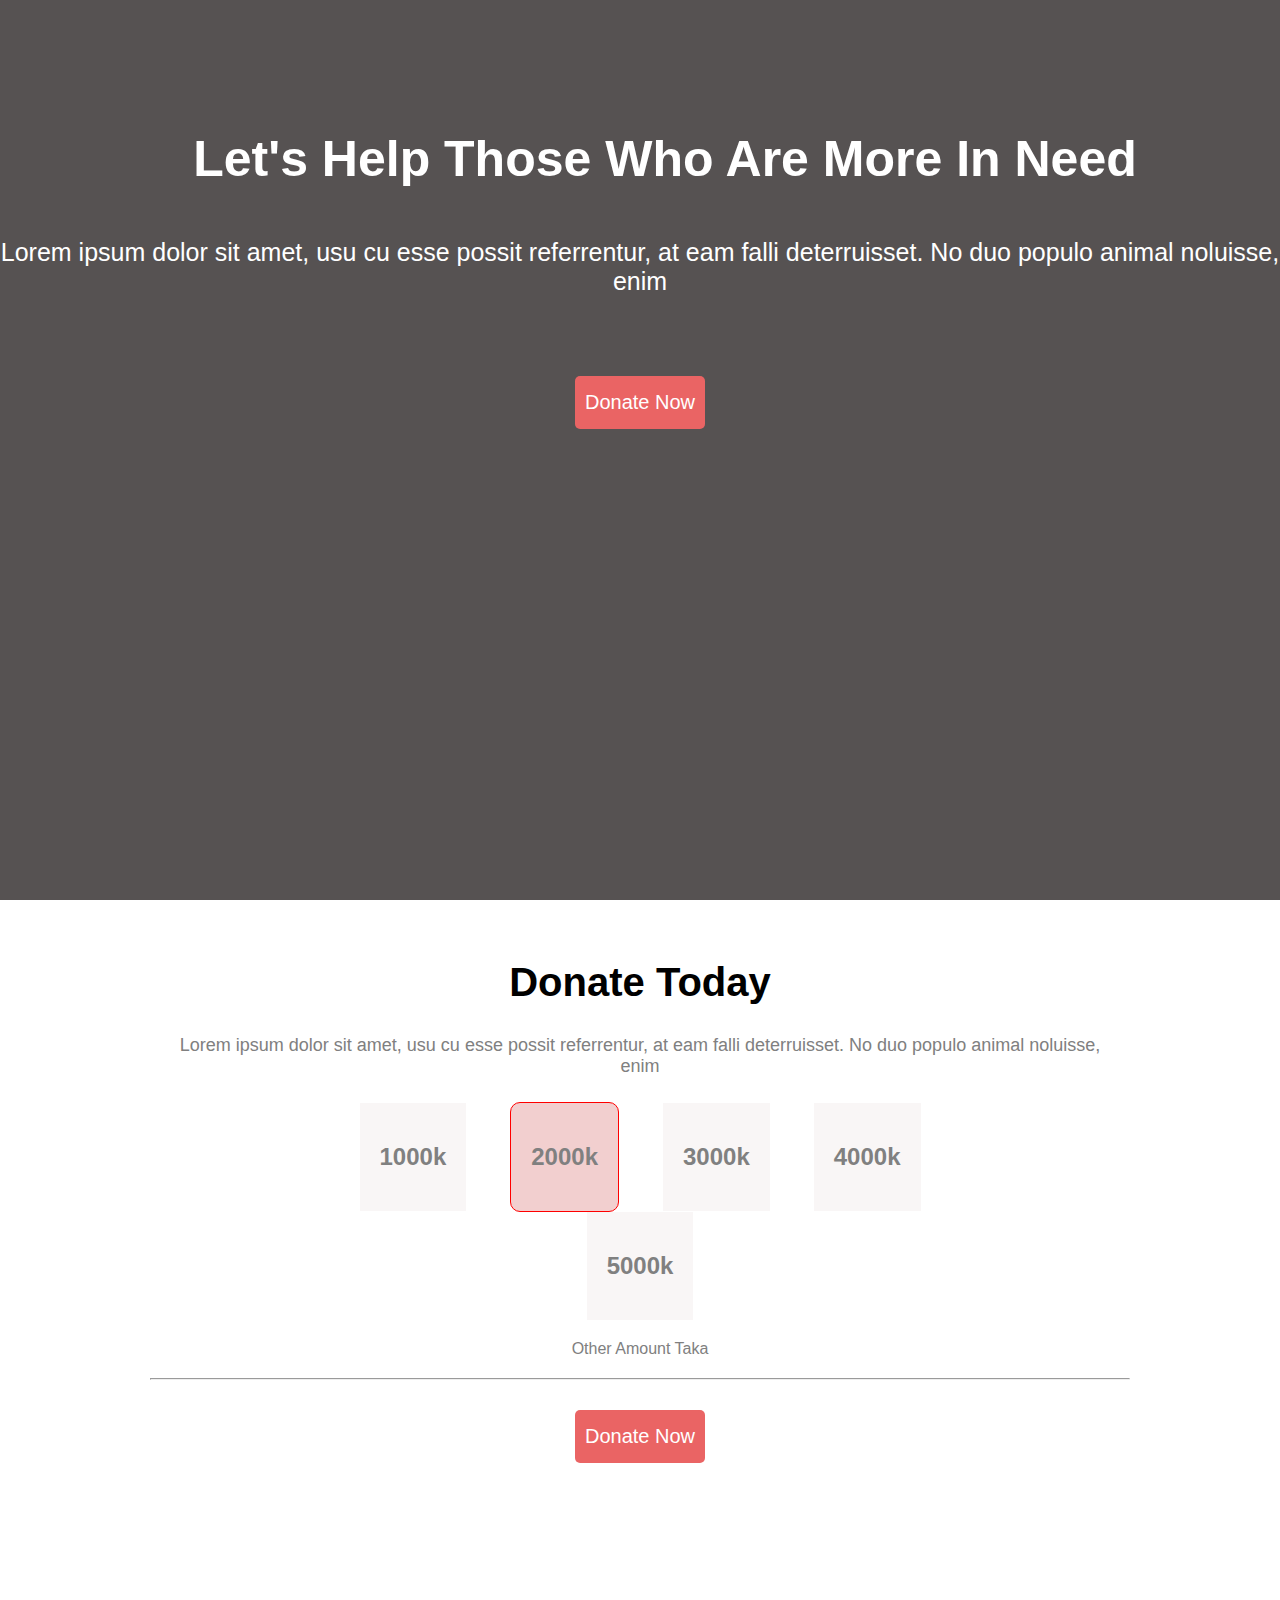
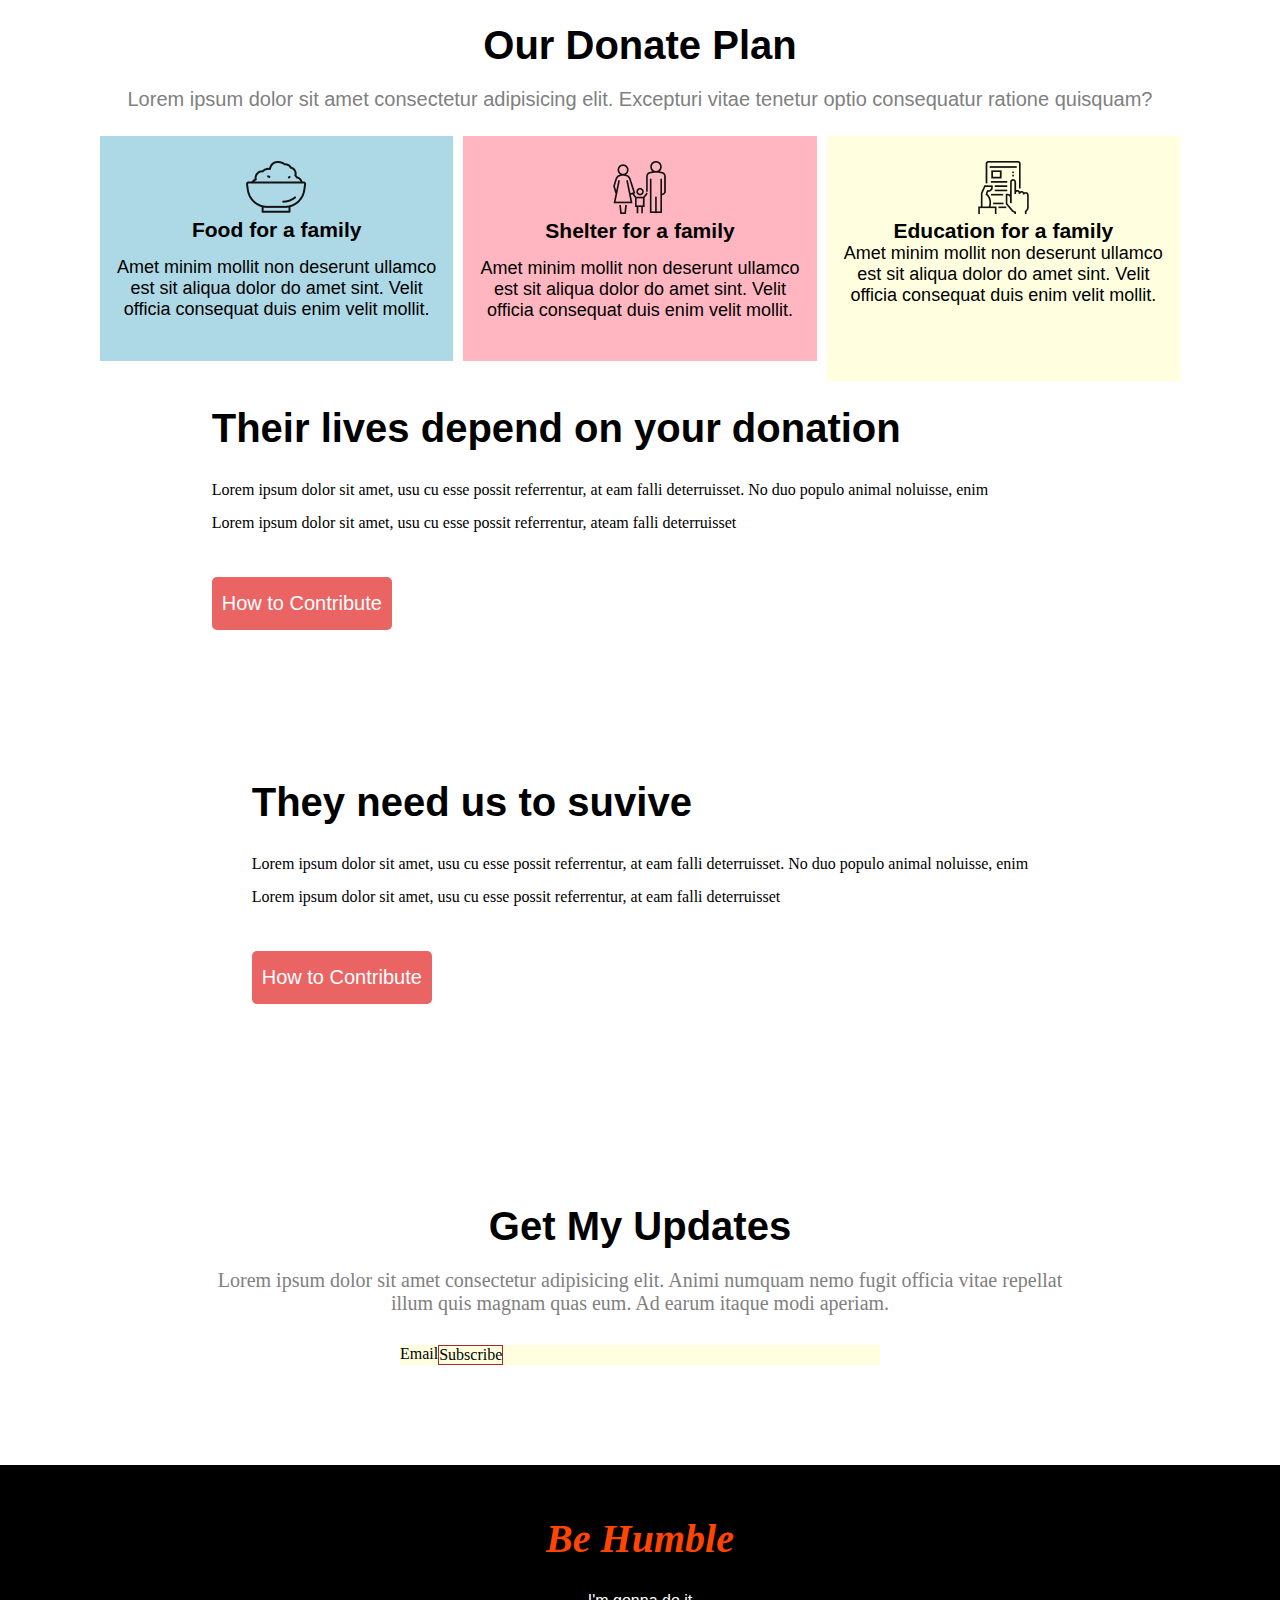
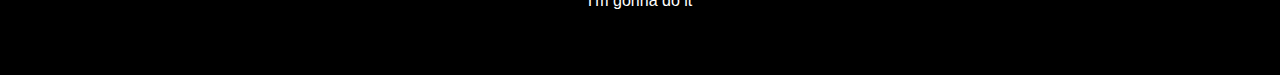
==== index.html @ 7f41a375 "added all" ====
<!DOCTYPE html>
<html lang="en">

<head>
    <meta charset="UTF-8">
    <meta http-equiv="X-UA-Compatible" content="IE=edge">
    <meta name="viewport" content="width=device-width, initial-scale=1.0">
    <title>Practice Donate Today</title>
    <link rel="stylesheet" href="styles/practice.css">
</head>

<body>
    <header class="header-donate">
        <h1 class="header-title">Let's Help Those Who Are More In Need</h1>
        <p class="header-description">Lorem ipsum dolor sit amet, usu cu esse possit referrentur, at eam falli deterruisset. No duo populo animal noluisse, enim</p>
        <button class="btn-primary">Donate Now</button>
    </header>

    <main>
        <!-- donate amount -->
        <section class="donate-section">
            <h2 class="donate-title">Donate Today</h2>
            <p class="donate-description">Lorem ipsum dolor sit amet, usu cu esse possit referrentur, at eam falli deterruisset. No duo populo animal noluisse, enim</p>
            <div class="donate-amount">
                <ul>
                <li class="first-amount">1000k </li>
                <li class="second-amount">2000k</li>
                <li class="third-amount">3000k </li>
                <li class="forth-amount">4000k </li>
                <li class="fifth-amount">5000k</li>
                </ul>
            </div>
            <p class="donate-description1">Other Amount Taka</p>
            <hr>
            <button class="btn-primary">Donate Now</button>
        </section>
<section class="donate-plan">
<h2 class="plan-title">Our Donate Plan</h2>
<p class="plan-description">Lorem ipsum dolor sit amet consectetur adipisicing elit. Excepturi vitae tenetur optio consequatur ratione quisquam?</p>
<div class="donate-items">
    <div class="food">
    <img src="./icons/food.png" alt="">
    <h3>Food for a family</h3>
    <p>Amet minim mollit non deserunt
        ullamco est sit aliqua dolor do amet
        sint. Velit officia consequat duis enim
        velit mollit.</p>
</div>
    <div class="shelter">
        <img src="./icons/shelter.png" alt="">
        <h3>Shelter for a family</h3>
        <p>Amet minim mollit non deserunt
            ullamco est sit aliqua dolor do amet sint. Velit officia consequat duis enim velit mollit.</p>
    </div>
    <div class="education">
    <img src="./icons/Frame-1.png" alt="">
    <h3>Education for a family</h3>
    <p>Amet minim mollit non deserunt
        ullamco est sit aliqua dolor do amet
        sint. Velit officia consequat duis enim
        velit mollit.</p>
    </div>
</div>
    </section>
<!-- donate benefits section -->
<section class="donate-benefits">
    <div class="benefits">
<h2 class="benefits-title">Their lives depend on your donation</h2>
<p class="benefits-description">Lorem ipsum dolor sit amet, usu cu esse possit referrentur, at eam falli deterruisset. No duo populo animal noluisse, enim</p>
<p class="benefits-description">Lorem ipsum dolor sit amet, usu cu esse possit referrentur, ateam falli deterruisset</p>
<button class="btn-primary"> How to Contribute</button>
</div>
<div class="img">
<img src="./donation10.jpg" alt="">
    </div>
</section>
<section class="donate-benefits">
    <div class="img">
        <img src="./donation10.jpg" alt="">
    </div>    
<div class="benefits">
    <h2 class="benefits-title">They need us to suvive</h2>
    <p class="benefits-description">Lorem ipsum dolor sit amet, usu cu esse possit referrentur, at eam falli deterruisset. No duo populo animal noluisse, enim</p>
    <p class="benefits-description">Lorem ipsum dolor sit amet, usu cu esse possit referrentur, at eam falli deterruisset</p>
    <button class="btn-primary"> How to Contribute</button>
</div>
</section>
<section class="update-section">
<div class="update-info">
    <h1 class="update-title">Get My Updates</h1>
    <p class="update-description">Lorem ipsum dolor sit amet consectetur adipisicing elit. Animi numquam nemo fugit officia vitae repellat illum quis magnam quas eum. Ad earum itaque modi aperiam.</p>
</div>
<div class="subscribe">
<div class="email">Email</div>
<div class="sub">Subscribe</div>
</div>
</section>
    </main>
    <footer>
        <div class="footer">
            <h3 class="footer-title">Be Humble</h3>
            <p class="footer-description">I'm gonna do it</p>
        </div>
    </footer>
</body>

</html>
---- styles/practice.css ----
*{
    margin: 0;
   
}
/* header section */
.header-donate{
    font-family: sans-serif;
    text-align: center;
    background-image: url(../donation0.jpg);
    max-width: 100%;
    height: 100vh;
    background-repeat: no-repeat;
    background-size: cover;
    background-position: center;
    background-color: rgba(44, 39, 39, 0.799);
    background-blend-mode: darken;
    color: white;
}
.header-title{
    padding: 130px 50px 50px 100px;
    font-weight: 800;
    font-size: 50px;
    max-width: 100%;
}
.header-description{
    font-size: 25px;
    font-weight: 400px;
    margin-bottom: 50px;
}
.btn-primary{
    background-color: rgb(234, 100, 100);
    border: 0;
    padding: 15px 10px;
    color: white;
    font-weight: 500;
    font-size: 20px;
    border-radius: 5px;
    margin-bottom: 100px;
    margin-top: 30px;
}
/* main styles */
/* donate amount styles */
.donate-section{
    padding: 60px 150px;
    text-align: center;
}
.donate-title{
margin-bottom: 30px;
font-weight: 600;
font-size: 40px;
font-family: sans-serif;
}
.donate-description{
margin: 25px;
font-weight: 400;
font-size: 18px;
font-family: sans-serif;
color: gray;
}
.donate-description1{
margin-bottom: 20px;
font-weight: 400;
font-family: sans-serif;
color: gray;
}
.donate-amount{
    padding-left: 100px;
    padding-right: 100px;
    display: flex;
    justify-items: center;
    gap: 24px;
    margin-bottom: 20px;
}
.donate-amount ul li{
    display: inline-flex;
    justify-content: center;
    text-align: center;
    gap: 24px;
    font-size: 24px;
    font-weight: 600;
    font-family: sans-serif;
    color: grey;
    margin-right: 40px;
    padding: 40px 20px;
}
.first-amount{
   background-color: rgb(249, 246, 246);
  
}
.second-amount{
    border: 1px solid red;
    background-color: rgb(242, 207, 207);
    border-radius: 10px;
    color: red;

}
.third-amount{
    background-color: rgb(249, 246, 246);

}
.forth-amount{
    background-color: rgb(249, 246, 246);

}
.fifth-amount{
    background-color: rgb(249, 246, 246);

}
/* donate plan styles */
.donate-plan{
    text-align: center;
}
.plan-title{
font-family: sans-serif;
font-weight: 600;
font-size: 40px;
margin-bottom: 20px;
}
.plan-description{
    font-family: sans-serif;
    font-weight: 400;
    font-size: 20px;
    margin-bottom: 25px;
    color: gray;
}
/* donate plan styles */
.donate-items{
    padding-left: 100px;
    padding-right: 100px;
    display: flex;
    font-family: sans-serif;
    font-weight: 400;
    font-size: 18px;
    margin-bottom: 25px;
    justify-content:left;
}
.food{
padding: 25px 10px;
margin-bottom: 20px;
margin-right: 10px;
background-color: lightblue;
}
.food h3, p{
    margin-bottom: 15px;
}
.shelter{
padding: 25px 10px;
margin-bottom: 20px;
background-color: lightpink;
margin-right: 10px;
}
.shelter h3, p{
    margin-bottom: 15px;
}
.education{
padding: 25px 10px;
background-color: lightyellow;
}
.shelter h3, p{
    margin-bottom: 15px;
}
/* benefits styles */
.donate-benefits{
padding-left: 100px;
padding-right: 100px;
display: flex;
gap: 40px;
justify-content: center;
margin-bottom: 50px;

}
.benefits{
margin-right: 40px;
}
.benefits1{
    margin-left: 40px;
}
.img{
/* height: auto;
width: 400px; */
}
.benefits-title{
font-weight: 600;
font-size: 40px;
font-family: sans-serif;
margin-bottom: 30px;
}
.benefits-description{

}
/* updates styles */
.update-section{
text-align: center;
padding: 50px 200px;
}
.update-info{
margin-bottom: 30px;
}
.update-title{
font-weight: 700;
font-family: sans-serif;
font-size: 40px;
margin-bottom: 20px;
}
.update-description{
color: grey;
font-size: 20px;
}
.sub{
border: 1px solid brown;
}
.subscribe{
    display: flex;
    /* height: 150px; */
    margin: 30px 200px 50px;
    background-color: lightyellow;
}
/* footer styles */
.footer{
    background-color: black;
    text-align: center;
    padding: 50px 130px;
}
.footer-title{
    color:orangered;
    font-size: 40px;
    font-weight: 600;
    font-style: italic;
    font-family:serif;
    padding-bottom: 30px;
}
.footer-description{
    color: white;
    font-family: sans-serif;
}
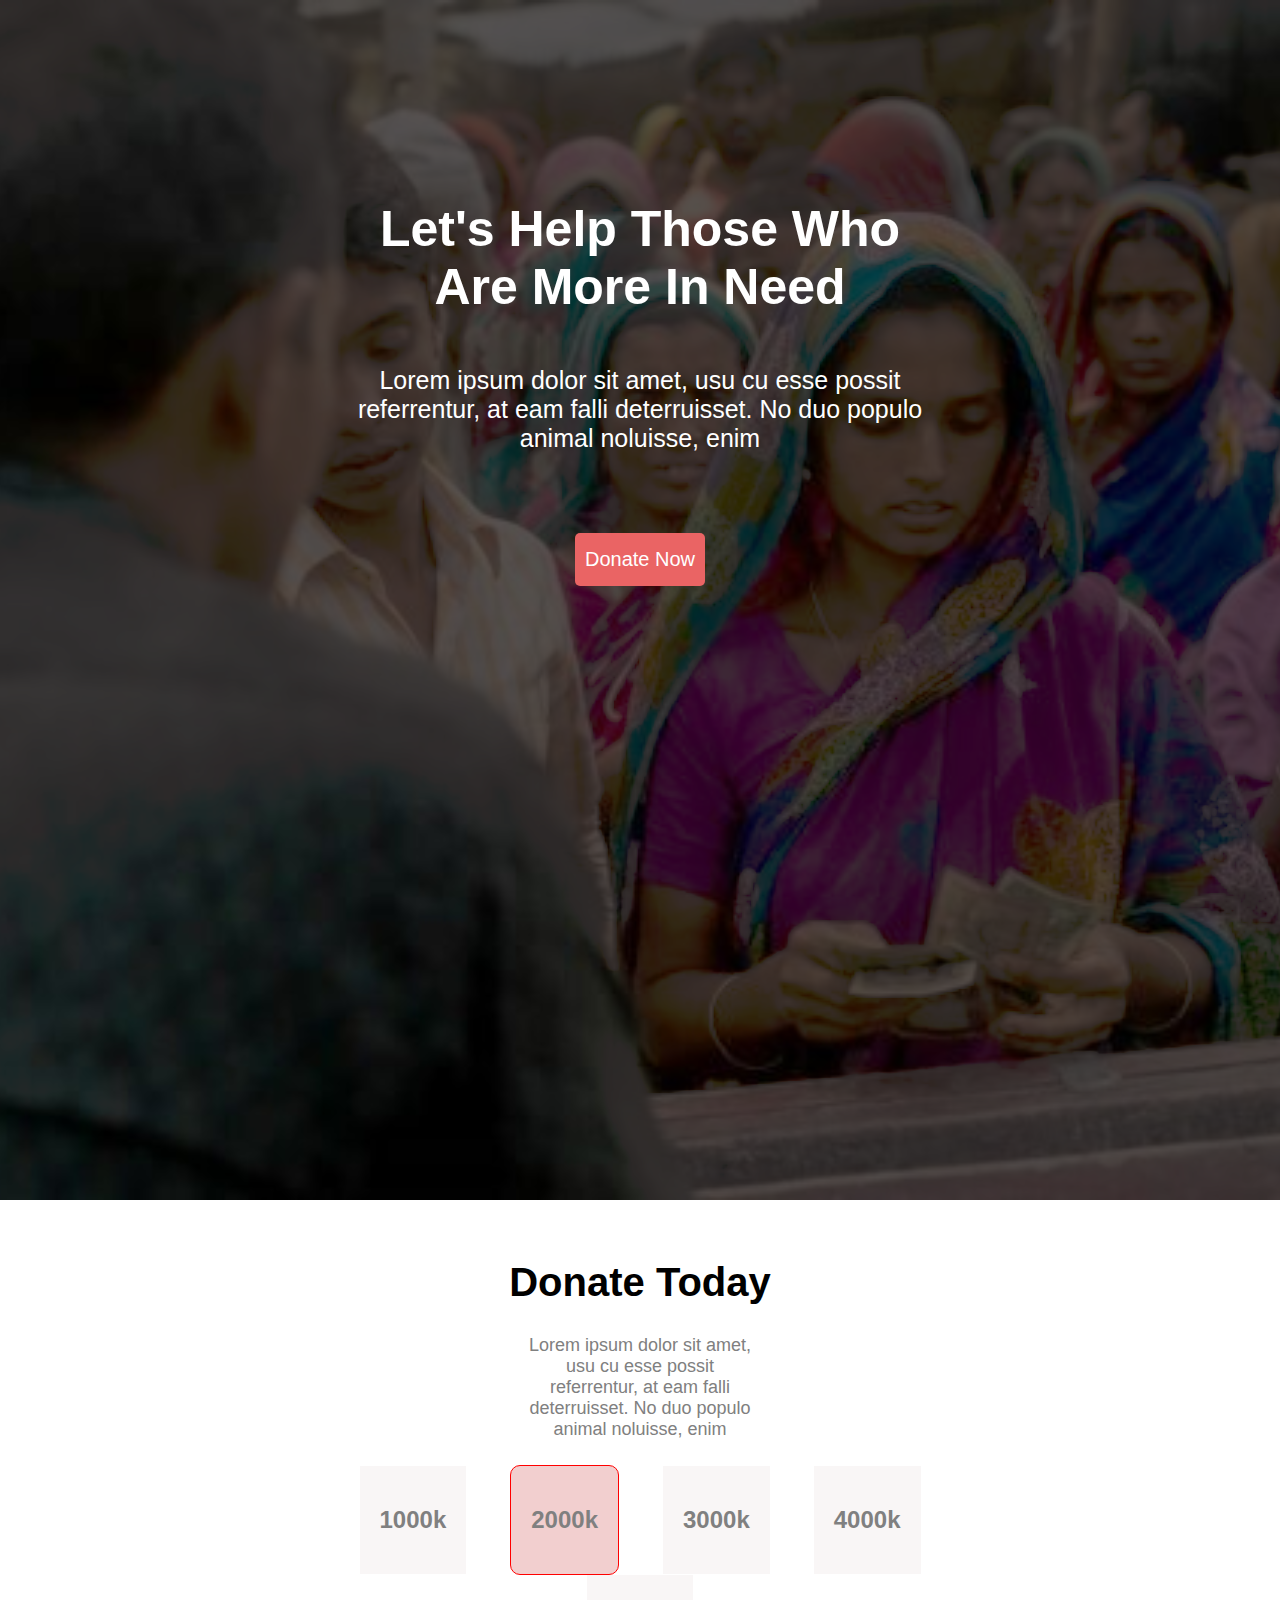
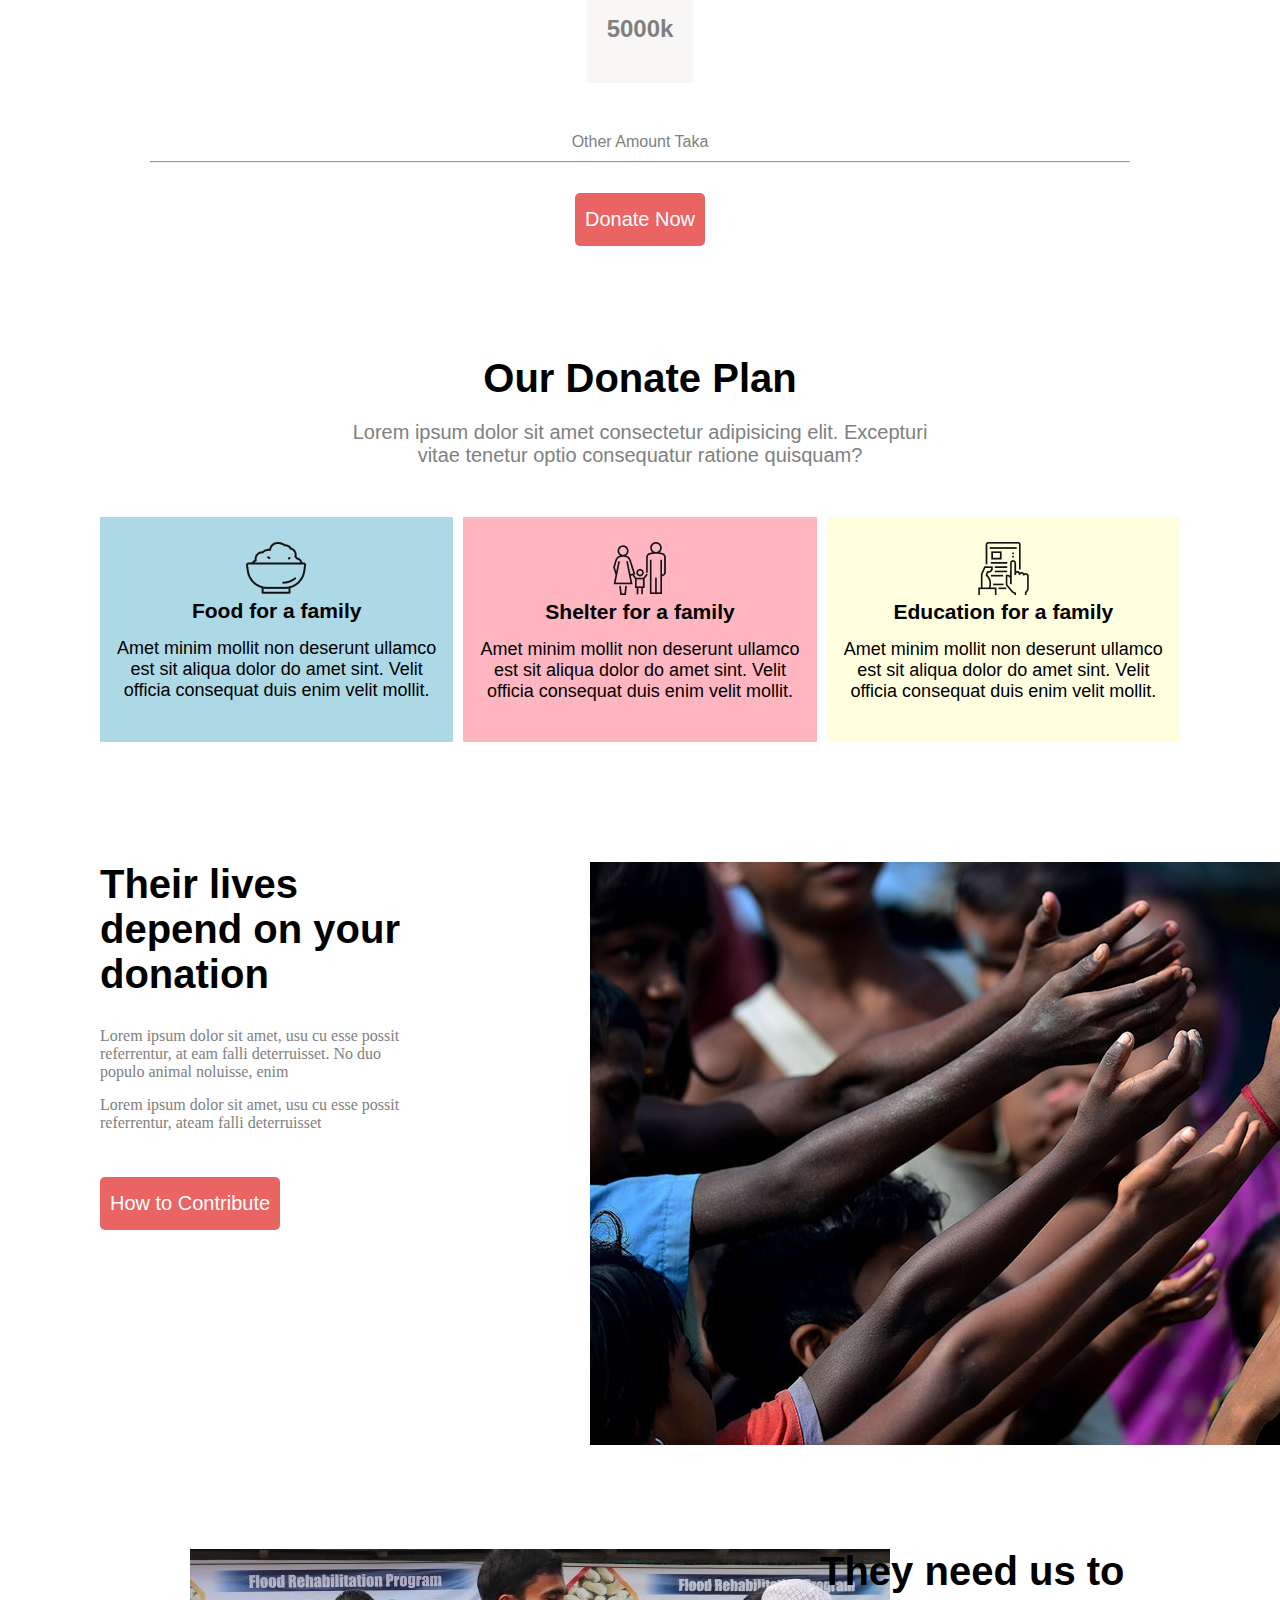
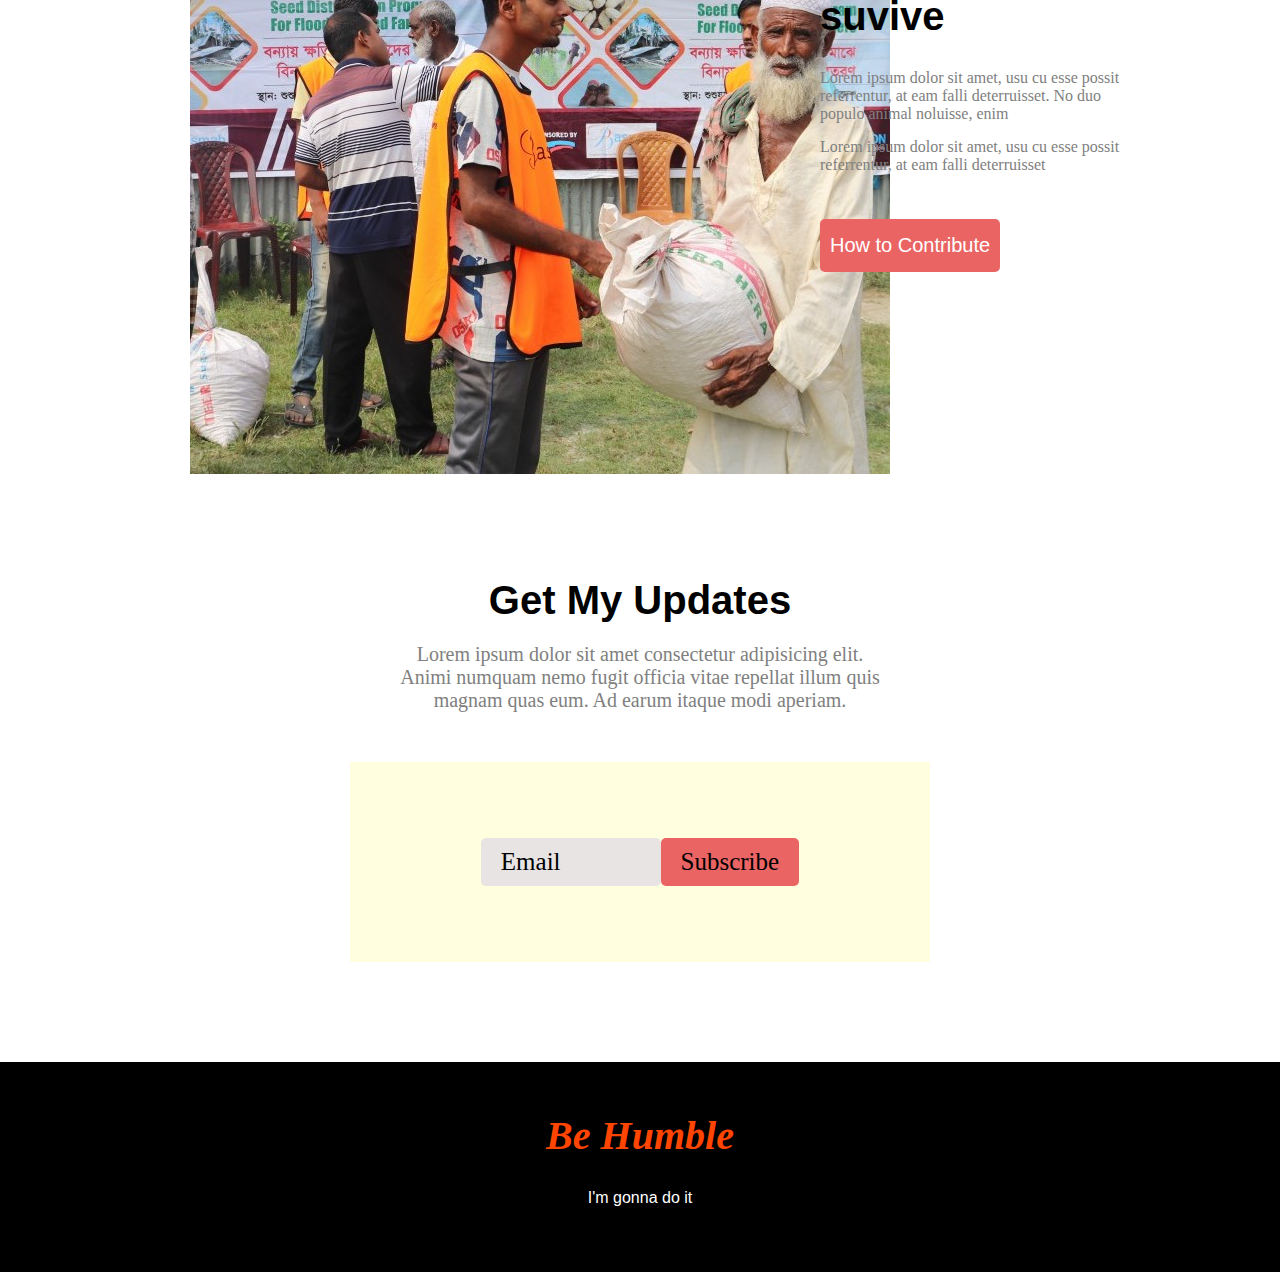
==== commit 32ce5169: "fixed css" ====
--- a/index.html
+++ b/index.html
@@ -12,7 +12,8 @@
 <body>
     <header class="header-donate">
         <h1 class="header-title">Let's Help Those Who Are More In Need</h1>
-        <p class="header-description">Lorem ipsum dolor sit amet, usu cu esse possit referrentur, at eam falli deterruisset. No duo populo animal noluisse, enim</p>
+        <p class="header-description">Lorem ipsum dolor sit amet, usu cu esse possit referrentur, at eam falli
+            deterruisset. No duo populo animal noluisse, enim</p>
         <button class="btn-primary">Donate Now</button>
     </header>
 
@@ -20,81 +21,88 @@
         <!-- donate amount -->
         <section class="donate-section">
             <h2 class="donate-title">Donate Today</h2>
-            <p class="donate-description">Lorem ipsum dolor sit amet, usu cu esse possit referrentur, at eam falli deterruisset. No duo populo animal noluisse, enim</p>
+            <p class="donate-description">Lorem ipsum dolor sit amet, usu cu esse possit referrentur, at eam falli
+                deterruisset. No duo populo animal noluisse, enim</p>
             <div class="donate-amount">
                 <ul>
-                <li class="first-amount">1000k </li>
-                <li class="second-amount">2000k</li>
-                <li class="third-amount">3000k </li>
-                <li class="forth-amount">4000k </li>
-                <li class="fifth-amount">5000k</li>
+                    <li class="first-amount">1000k </li>
+                    <li class="second-amount">2000k</li>
+                    <li class="third-amount">3000k </li>
+                    <li class="forth-amount">4000k </li>
+                    <li class="fifth-amount">5000k</li>
                 </ul>
             </div>
             <p class="donate-description1">Other Amount Taka</p>
             <hr>
             <button class="btn-primary">Donate Now</button>
         </section>
-<section class="donate-plan">
-<h2 class="plan-title">Our Donate Plan</h2>
-<p class="plan-description">Lorem ipsum dolor sit amet consectetur adipisicing elit. Excepturi vitae tenetur optio consequatur ratione quisquam?</p>
-<div class="donate-items">
-    <div class="food">
-    <img src="./icons/food.png" alt="">
-    <h3>Food for a family</h3>
-    <p>Amet minim mollit non deserunt
-        ullamco est sit aliqua dolor do amet
-        sint. Velit officia consequat duis enim
-        velit mollit.</p>
-</div>
-    <div class="shelter">
-        <img src="./icons/shelter.png" alt="">
-        <h3>Shelter for a family</h3>
-        <p>Amet minim mollit non deserunt
-            ullamco est sit aliqua dolor do amet sint. Velit officia consequat duis enim velit mollit.</p>
-    </div>
-    <div class="education">
-    <img src="./icons/Frame-1.png" alt="">
-    <h3>Education for a family</h3>
-    <p>Amet minim mollit non deserunt
-        ullamco est sit aliqua dolor do amet
-        sint. Velit officia consequat duis enim
-        velit mollit.</p>
-    </div>
-</div>
-    </section>
-<!-- donate benefits section -->
-<section class="donate-benefits">
-    <div class="benefits">
-<h2 class="benefits-title">Their lives depend on your donation</h2>
-<p class="benefits-description">Lorem ipsum dolor sit amet, usu cu esse possit referrentur, at eam falli deterruisset. No duo populo animal noluisse, enim</p>
-<p class="benefits-description">Lorem ipsum dolor sit amet, usu cu esse possit referrentur, ateam falli deterruisset</p>
-<button class="btn-primary"> How to Contribute</button>
-</div>
-<div class="img">
-<img src="./donation10.jpg" alt="">
-    </div>
-</section>
-<section class="donate-benefits">
-    <div class="img">
-        <img src="./donation10.jpg" alt="">
-    </div>    
-<div class="benefits">
-    <h2 class="benefits-title">They need us to suvive</h2>
-    <p class="benefits-description">Lorem ipsum dolor sit amet, usu cu esse possit referrentur, at eam falli deterruisset. No duo populo animal noluisse, enim</p>
-    <p class="benefits-description">Lorem ipsum dolor sit amet, usu cu esse possit referrentur, at eam falli deterruisset</p>
-    <button class="btn-primary"> How to Contribute</button>
-</div>
-</section>
-<section class="update-section">
-<div class="update-info">
-    <h1 class="update-title">Get My Updates</h1>
-    <p class="update-description">Lorem ipsum dolor sit amet consectetur adipisicing elit. Animi numquam nemo fugit officia vitae repellat illum quis magnam quas eum. Ad earum itaque modi aperiam.</p>
-</div>
-<div class="subscribe">
-<div class="email">Email</div>
-<div class="sub">Subscribe</div>
-</div>
-</section>
+        <section class="donate-plan">
+            <h2 class="plan-title">Our Donate Plan</h2>
+            <p class="plan-description">Lorem ipsum dolor sit amet consectetur adipisicing elit. Excepturi vitae tenetur
+                optio consequatur ratione quisquam?</p>
+            <div class="donate-items">
+                <div class="food">
+                    <img src="./icons/food.png" alt="">
+                    <h3>Food for a family</h3>
+                    <p>Amet minim mollit non deserunt
+                        ullamco est sit aliqua dolor do amet
+                        sint. Velit officia consequat duis enim
+                        velit mollit.</p>
+                </div>
+                <div class="shelter">
+                    <img src="./icons/shelter.png" alt="">
+                    <h3>Shelter for a family</h3>
+                    <p>Amet minim mollit non deserunt
+                        ullamco est sit aliqua dolor do amet sint. Velit officia consequat duis enim velit mollit.</p>
+                </div>
+                <div class="education">
+                    <img src="./icons/Frame-1.png" alt="">
+                    <h3>Education for a family</h3>
+                    <p>Amet minim mollit non deserunt
+                        ullamco est sit aliqua dolor do amet
+                        sint. Velit officia consequat duis enim
+                        velit mollit.</p>
+                </div>
+            </div>
+        </section>
+        <!-- donate benefits section -->
+        <section class="donate-benefits">
+            <div class="benefits">
+                <h2 class="benefits-title">Their lives depend on your donation</h2>
+                <p class="benefits-description">Lorem ipsum dolor sit amet, usu cu esse possit referrentur, at eam falli
+                    deterruisset. No duo populo animal noluisse, enim</p>
+                <p class="benefits-description">Lorem ipsum dolor sit amet, usu cu esse possit referrentur, ateam falli
+                    deterruisset</p>
+                <button class="btn-primary"> How to Contribute</button>
+            </div>
+            <div class="img">
+                <img src="./images/donation13.jpg" alt="">
+            </div>
+        </section>
+        <section class="donate-benefits">
+            <div class="img">
+                <img src="./images/donation10.jpg" alt="">
+            </div>
+            <div class="benefits">
+                <h2 class="benefits-title">They need us to suvive</h2>
+                <p class="benefits-description">Lorem ipsum dolor sit amet, usu cu esse possit referrentur, at eam falli
+                    deterruisset. No duo populo animal noluisse, enim</p>
+                <p class="benefits-description">Lorem ipsum dolor sit amet, usu cu esse possit referrentur, at eam falli
+                    deterruisset</p>
+                <button class="btn-primary"> How to Contribute</button>
+            </div>
+        </section>
+        <section class="update-section">
+            <div class="update-info">
+                <h1 class="update-title">Get My Updates</h1>
+                <p class="update-description">Lorem ipsum dolor sit amet consectetur adipisicing elit. Animi numquam
+                    nemo fugit officia vitae repellat illum quis magnam quas eum. Ad earum itaque modi aperiam.</p>
+            </div>
+            <div class="subscribe">
+                <div class="email">Email</div>
+                <div class="sub">Subscribe</div>
+            </div>
+        </section>
     </main>
     <footer>
         <div class="footer">
--- a/styles/practice.css
+++ b/styles/practice.css
@@ -6,7 +6,7 @@
 .header-donate{
     font-family: sans-serif;
     text-align: center;
-    background-image: url(../donation0.jpg);
+    background-image: url(../images/donation1.jpg);
     max-width: 100%;
     height: 100vh;
     background-repeat: no-repeat;
@@ -15,12 +15,15 @@
     background-color: rgba(44, 39, 39, 0.799);
     background-blend-mode: darken;
     color: white;
+    padding: 200px 350px 100px ;
+
 }
 .header-title{
-    padding: 130px 50px 50px 100px;
+    /* padding: 130px 50px 50px 100px; */
     font-weight: 800;
     font-size: 50px;
     max-width: 100%;
+    margin-bottom: 50px;   
 }
 .header-description{
     font-size: 25px;
@@ -35,7 +38,7 @@
     font-weight: 500;
     font-size: 20px;
     border-radius: 5px;
-    margin-bottom: 100px;
+    margin-bottom: 50px;
     margin-top: 30px;
 }
 /* main styles */
@@ -56,20 +59,16 @@
 font-size: 18px;
 font-family: sans-serif;
 color: gray;
-}
-.donate-description1{
-margin-bottom: 20px;
-font-weight: 400;
-font-family: sans-serif;
-color: gray;
+padding:0 350px;
 }
 .donate-amount{
-    padding-left: 100px;
-    padding-right: 100px;
+    padding-left: 150px;
+    padding-right: 150px;
     display: flex;
-    justify-items: center;
+    justify-content: center;
+    align-items: center;
     gap: 24px;
-    margin-bottom: 20px;
+    margin-bottom: 50px;
 }
 .donate-amount ul li{
     display: inline-flex;
@@ -92,20 +91,22 @@
     background-color: rgb(242, 207, 207);
     border-radius: 10px;
     color: red;
-
 }
 .third-amount{
     background-color: rgb(249, 246, 246);
-
 }
 .forth-amount{
     background-color: rgb(249, 246, 246);
-
 }
 .fifth-amount{
     background-color: rgb(249, 246, 246);
-
-}
+}
+.donate-description1{
+    margin-bottom: 10px;
+    font-weight: 400;
+    font-family: sans-serif;
+    color: gray;
+    }
 /* donate plan styles */
 .donate-plan{
     text-align: center;
@@ -120,8 +121,9 @@
     font-family: sans-serif;
     font-weight: 400;
     font-size: 20px;
-    margin-bottom: 25px;
+    margin-bottom: 50px;
     color: gray;
+    padding: 0 350px;
 }
 /* donate plan styles */
 .donate-items{
@@ -131,8 +133,8 @@
     font-family: sans-serif;
     font-weight: 400;
     font-size: 18px;
-    margin-bottom: 25px;
-    justify-content:left;
+    margin-bottom: 30px;
+    justify-content: center;
 }
 .food{
 padding: 25px 10px;
@@ -154,10 +156,14 @@
 }
 .education{
 padding: 25px 10px;
+margin-bottom: 20px;
 background-color: lightyellow;
 }
 .shelter h3, p{
     margin-bottom: 15px;
+}
+.education h3, p{
+    margin-bottom: 15px;  
 }
 /* benefits styles */
 .donate-benefits{
@@ -165,9 +171,15 @@
 padding-right: 100px;
 display: flex;
 gap: 40px;
-justify-content: center;
+/* justify-content: space-between; */
 margin-bottom: 50px;
-
+object-fit: cover;
+margin-top: 100px;
+}
+.img{
+    width: 50%;
+    margin-left: 40px;
+    padding: 0 50px;
 }
 .benefits{
 margin-right: 40px;
@@ -175,10 +187,6 @@
 .benefits1{
     margin-left: 40px;
 }
-.img{
-/* height: auto;
-width: 400px; */
-}
 .benefits-title{
 font-weight: 600;
 font-size: 40px;
@@ -186,7 +194,7 @@
 margin-bottom: 30px;
 }
 .benefits-description{
-
+color: grey;
 }
 /* updates styles */
 .update-section{
@@ -205,16 +213,28 @@
 .update-description{
 color: grey;
 font-size: 20px;
-}
-.sub{
-border: 1px solid brown;
+padding: 0 200px;
+margin-bottom: 50px;
 }
 .subscribe{
     display: flex;
-    /* height: 150px; */
-    margin: 30px 200px 50px;
+    justify-content: center;
+    align-items: center;
+    height: 200px;
+    margin: 30px 150px 50px;
     background-color: lightyellow;
-}
+    font-size: 25px;
+}
+.sub{
+    background-color:  rgb(234, 100, 100);
+    border-radius: 5px;
+    padding: 10px 20px;
+    }
+    .email{
+        background-color:  rgb(232, 228, 228);
+        border-radius: 5px;
+        padding: 10px 100px 10px 20px; 
+    }
 /* footer styles */
 .footer{
     background-color: black;
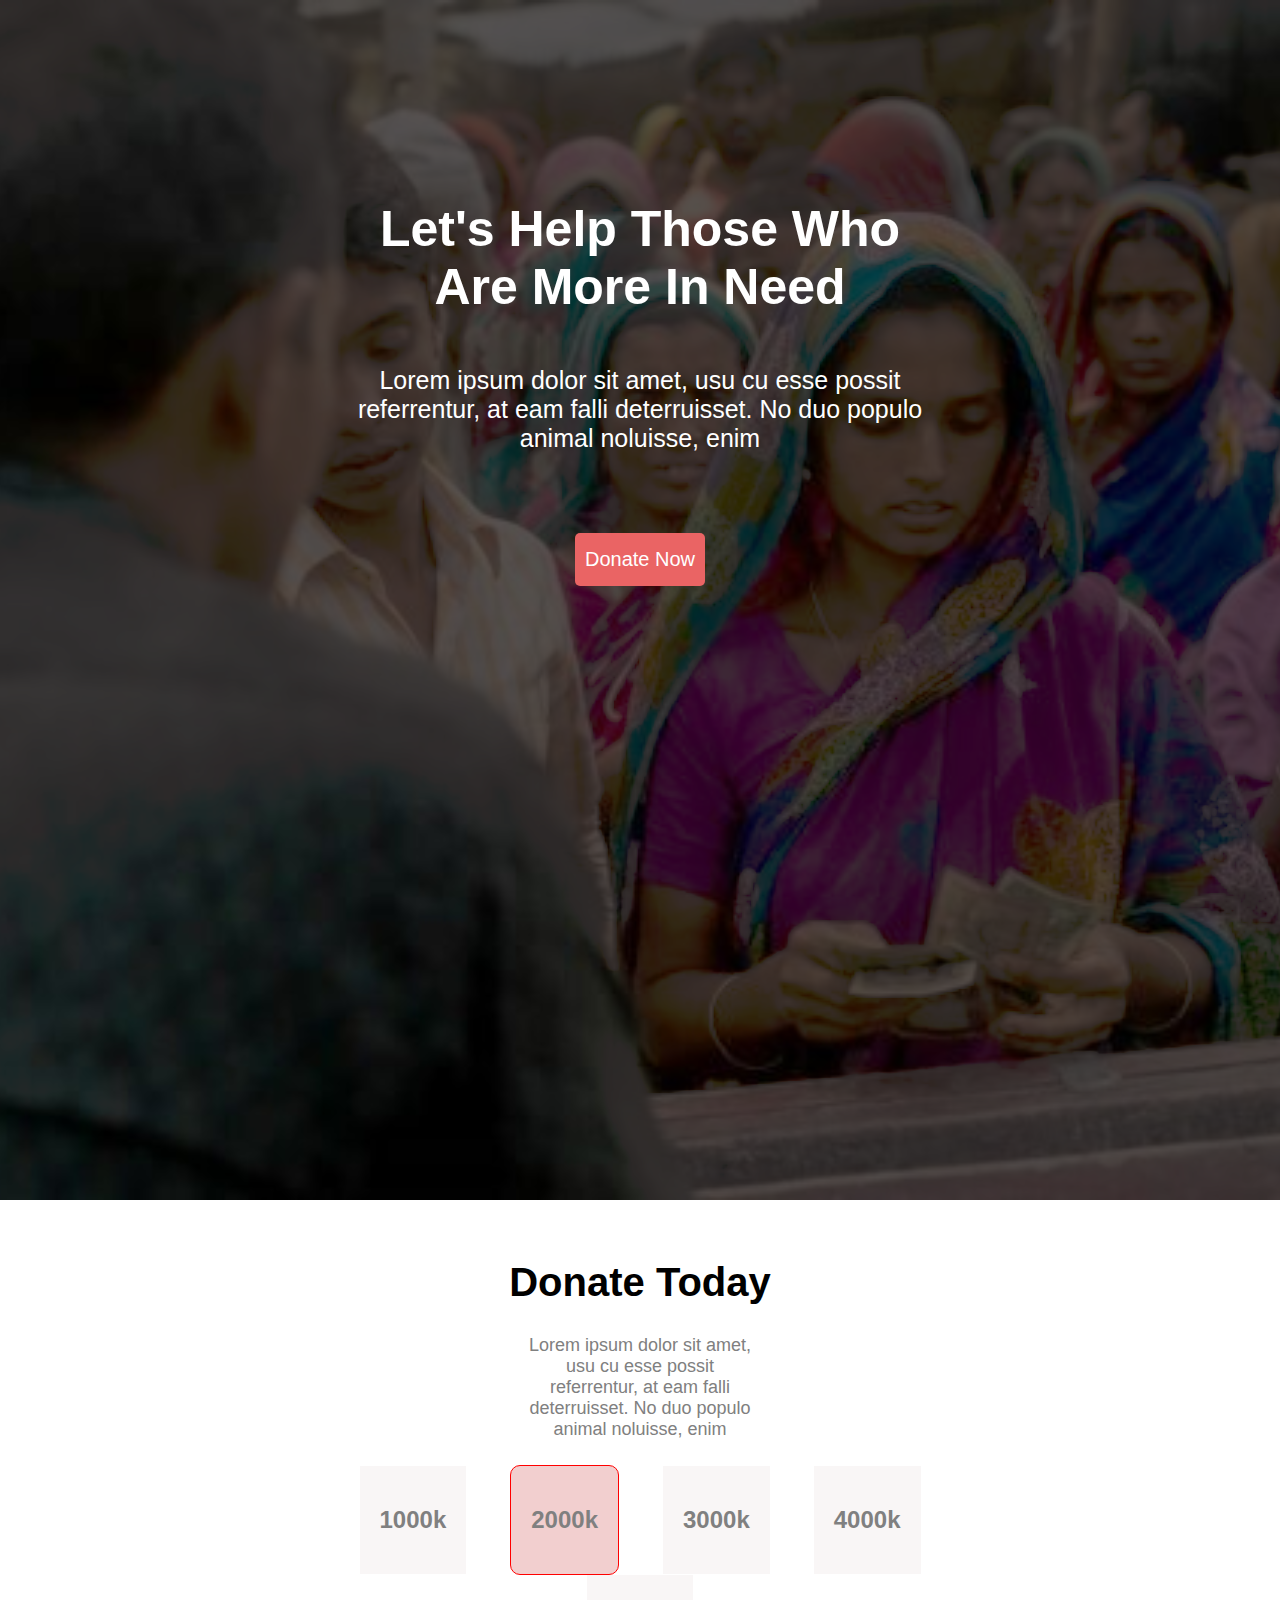
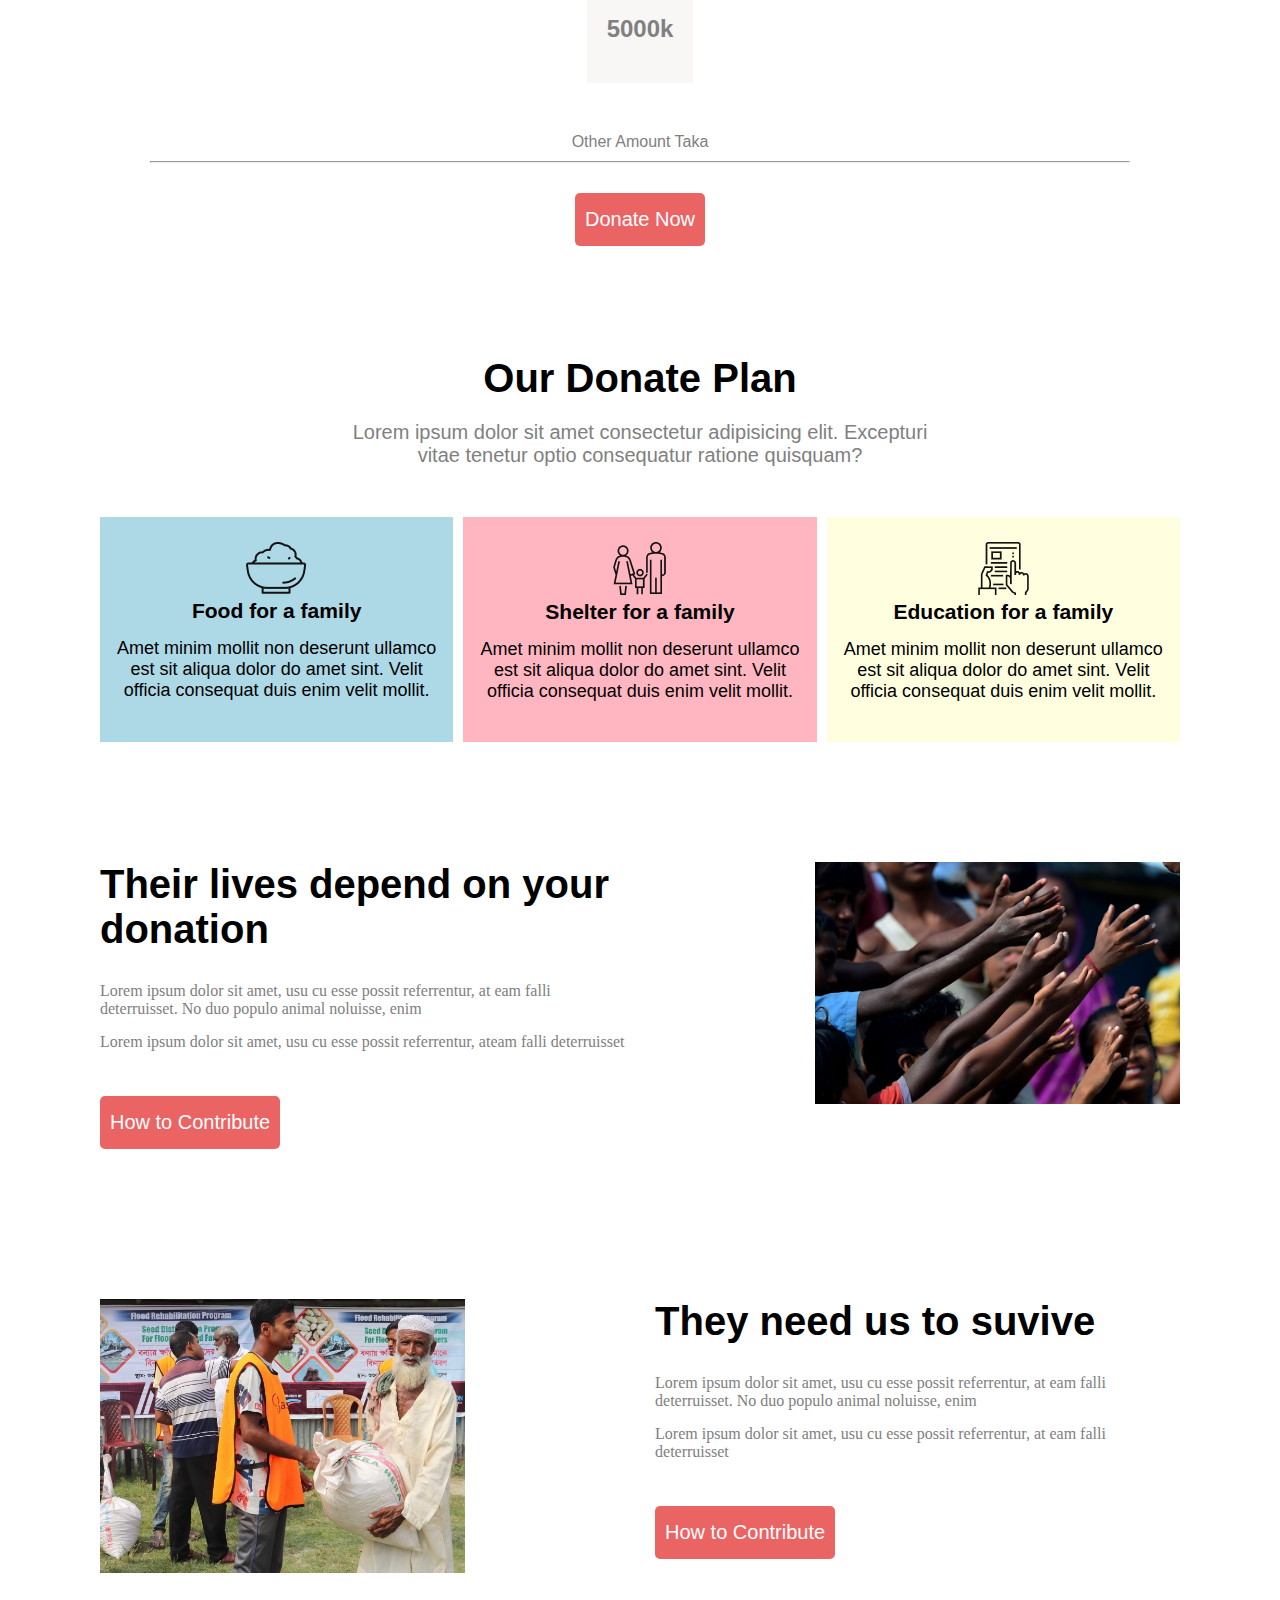
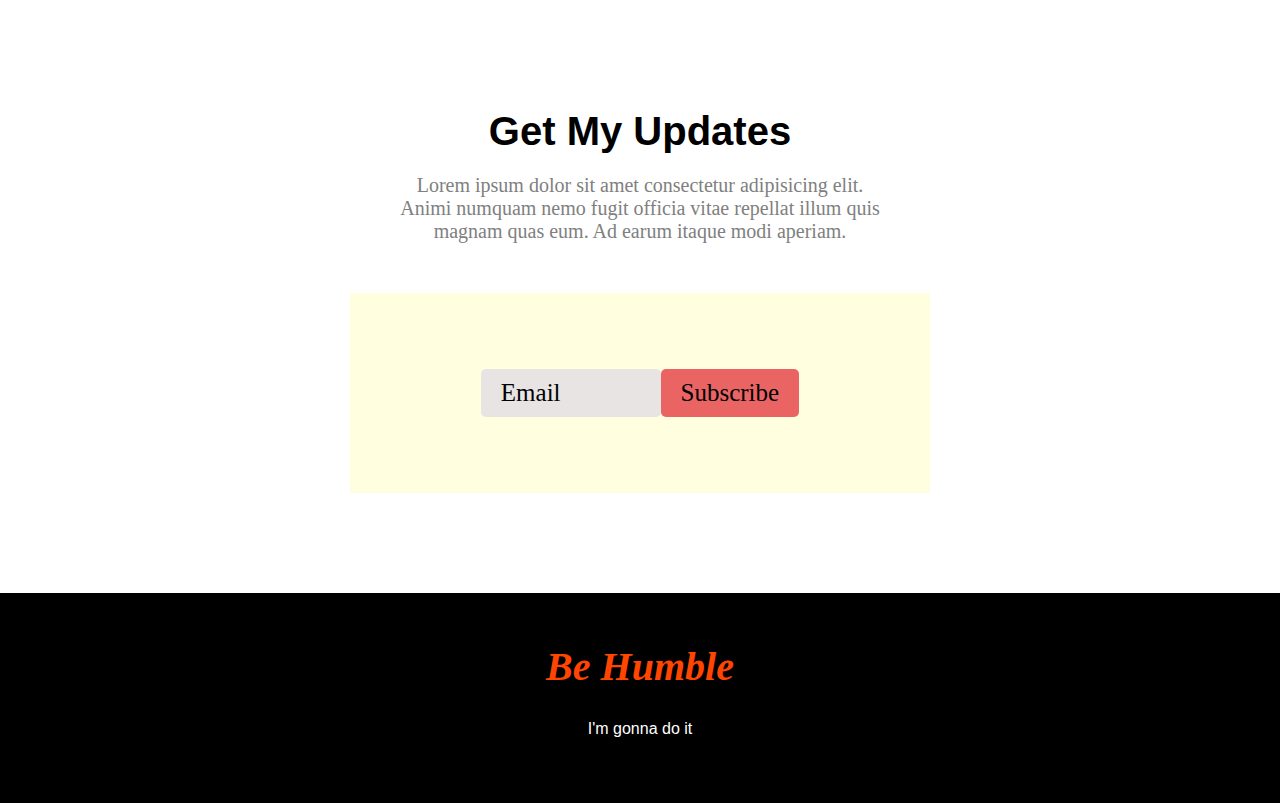
==== commit bcb0ad2b: "final addition" ====
--- a/index.html
+++ b/index.html
@@ -67,7 +67,7 @@
         </section>
         <!-- donate benefits section -->
         <section class="donate-benefits">
-            <div class="benefits">
+            <div class="benefits-1">
                 <h2 class="benefits-title">Their lives depend on your donation</h2>
                 <p class="benefits-description">Lorem ipsum dolor sit amet, usu cu esse possit referrentur, at eam falli
                     deterruisset. No duo populo animal noluisse, enim</p>
@@ -83,7 +83,7 @@
             <div class="img">
                 <img src="./images/donation10.jpg" alt="">
             </div>
-            <div class="benefits">
+            <div class="benefits-2">
                 <h2 class="benefits-title">They need us to suvive</h2>
                 <p class="benefits-description">Lorem ipsum dolor sit amet, usu cu esse possit referrentur, at eam falli
                     deterruisset. No duo populo animal noluisse, enim</p>
--- a/styles/practice.css
+++ b/styles/practice.css
@@ -171,21 +171,25 @@
 padding-right: 100px;
 display: flex;
 gap: 40px;
-/* justify-content: space-between; */
 margin-bottom: 50px;
-object-fit: cover;
 margin-top: 100px;
 }
 .img{
     width: 50%;
-    margin-left: 40px;
-    padding: 0 50px;
-}
-.benefits{
-margin-right: 40px;
-}
-.benefits1{
-    margin-left: 40px;
+    /* margin-left: 40px; */
+    /* padding: 0 50px; */
+    object-fit: cover;
+}
+.img img {
+width:100%;
+}
+.benefits-1{
+margin-right: 50px;
+padding-right: 100px;
+}
+.benefits-2{
+    margin-left: 50px;
+    padding-left: 100px;
 }
 .benefits-title{
 font-weight: 600;
